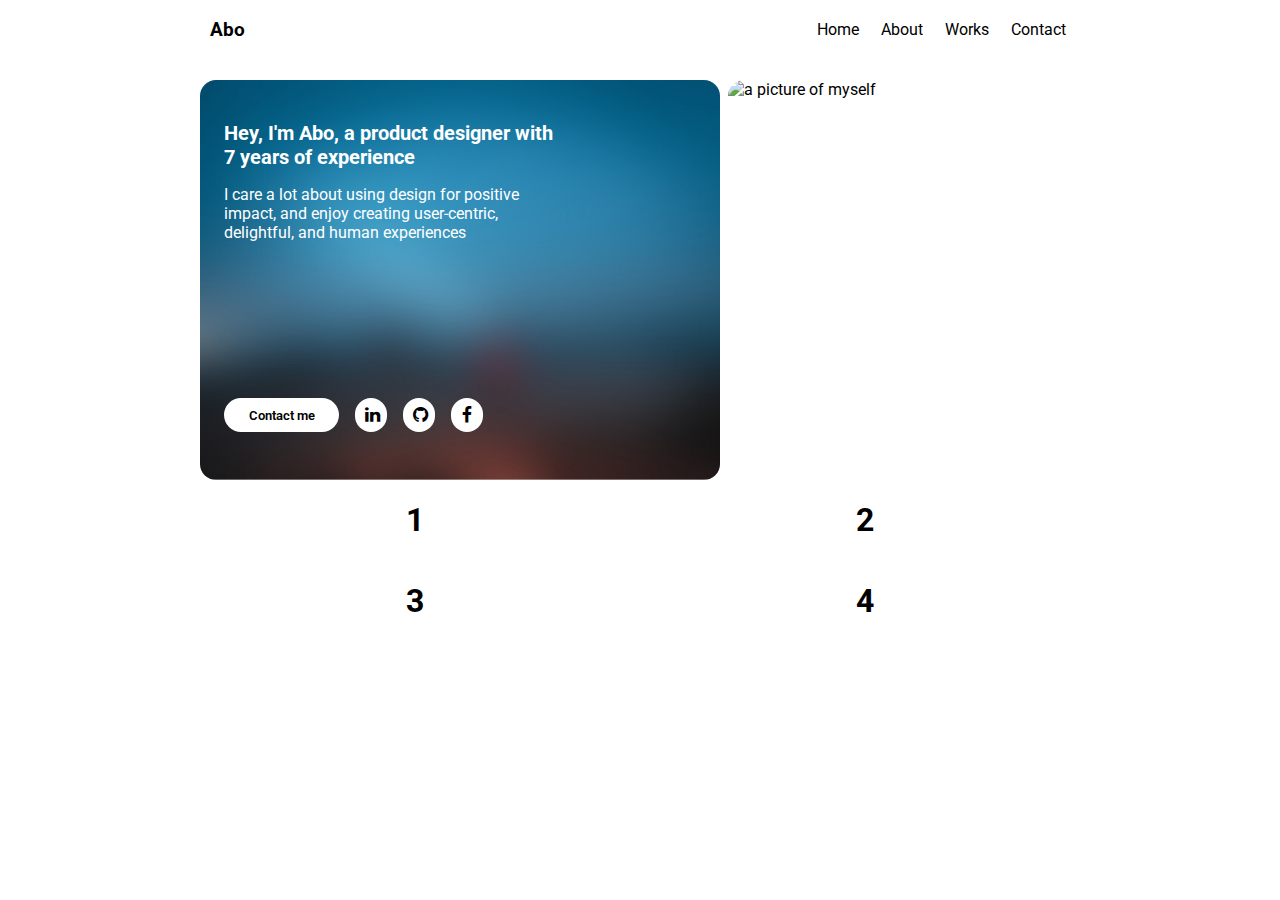
==== main.html @ d3a37c96 "about is finished" ====
<!DOCTYPE html>
<html lang="en">
<head>
    <meta charset="utf-8">
    <meta name="viewport" content="width=device-width, initial-scale=1.0">
    <link rel="stylesheet" href="css/main.css">
    <link rel="preconnect" href="https://fonts.googleapis.com">
    <link rel="preconnect" href="https://fonts.gstatic.com" crossorigin>
    <link href="https://fonts.googleapis.com/css2?family=Roboto&display=swap" rel="stylesheet">
    <link rel="stylesheet" href="https://cdnjs.cloudflare.com/ajax/libs/font-awesome/4.7.0/css/font-awesome.min.css">
    <title>Landing Page</title>
</head>
<body>
    <!-- HEADER START -->
    <header>
        <div class="container">
            <h3>Abo</h3>
            <nav>
                <ul>
                    <li><a href="#">Home</a></li>
                    <li><a href="#">About</a></li>
                    <li><a href="#">Works</a></li>
                    <li><a href="#">Contact</a></li>
                </ul>
            </nav>
        </div>
    </header>
    <!-- HEADER END -->

    <!-- ABOUT START -->
    <section class="about">
        <div class="about__intro">
            <div class="about__intro-content">
                <div>
                    <h2>Hey, I'm Abo, a product designer with 7 years of experience</h2>
                    <p>I care a lot about using design for positive impact, and enjoy creating user-centric, delightful, and human experiences</p>
                </div>
                <div class="about__intro-social_btn">
                    <button type="button" class="contact-btn">Contact me</button>
                    <button class="social_media-btn"><i class="fa fa-linkedin fa-lg" aria-hidden="true"></i>
                    </button>
                    <button class="social_media-btn"><i class="fa fa-github fa-lg" aria-hidden="true"></i></button>
                    <button class="social_media-btn"><i class="fa fa-facebook fa-lg" aria-hidden="true"></i></button>
                </div>
            </div>
        </div>
        <img src="images/about_img.jpg" alt="a picture of myself" loading="lazy"/>
    </section>
    <!-- ABOUT END -->

    <!-- WORKS START -->
    <section class="works">
        <div class="works_card">
            <h1>1</h1>
        </div>
        <div class="works_card">
            <h1>2</h1>
        </div>
        <div class="works_card">
            <h1>3</h1>
        </div>
        <div class="works_card">
            <h1>4</h1>
        </div>
    </section>
    <!-- WORKS END -->

    <!-- CONTACT START -->
    <section class="contact">

    </section>
    <!-- CONTACT END -->
</body>
</html>
---- css/main.css ----
body {
    background-color: white;
    font-family: 'Roboto', sans-serif;
    max-width: 900px;
    margin: 0 auto;
}

:root {
    --def-padding: 0 10px 0 10px;
}

.container {
    /* spacing */
    display: flex;
    justify-content: space-between;
    align-items: center;
    margin: 0 auto;
    padding: var(--def-padding);
}

header {
    /* spacing */
    position: sticky;
    top: 0;
    left: 0;
    right: 0;
    height: 30px;
    padding: var(--def-padding);

    /* styling */
    background-color: white;

}

nav ul {
    /* spacing */
    list-style: none;
    margin: 0;
    padding: 0;
}

nav li {
    /* spacing */
    display: inline-block;
    margin-right: 10px;
}

nav li a {
    /* styling */
    color: black;
    text-decoration: none;

    /* spacing */
    padding: 0.25rem;
    border-radius: 0.5rem;
}

nav li a:hover {
    /* styling */
    background-color: black;
    color: white;
    transition: 0.1s;
}

nav li:last-of-type {
    margin-right: 0;
}

.about {
    /* positioning */
    display: flex;
    align-items: center;
    justify-content: space-between;

    /* spacing */
    height: 400px;
    margin-top: 50px;
    padding: var(--def-padding);
}

.about__intro {
    /* spacing */
    display: flex;
    min-width: calc(60% - 0.5rem);
    height: 100%;
    border-radius: 1rem;
    margin-right: 0.5rem;

    /* styling */
    background-image: url("/images/about_img_blurred.png");
    background-size: cover;
}

.about__intro-content {
    /* spacing */
    padding: 1.5rem;
    display: flex;
    flex-direction: column;
}

.about__intro-content h2, p {
    /* spacing */
    width: 70%;

    /* styling */
    color: white;
}

.about__intro-content h2 {
    /* styling */
    font-size: 1.25em;
}

.about__intro-content p {
    /* styling */
    font-size: 1em;
}

.about__intro-social_btn {
    /* spacing */
    display: grid;
    grid-template-columns: repeat(5, 1fr);
    width: 50%;
    margin-top: auto;
    padding-bottom: 1.5rem;
    gap: 1em;
}

.contact-btn, .social_media-btn {
    /* spacing */
    padding: 0.7em;
    border-radius: 1.5em;
    border: 0;

    /* styling */
    background-color: white;
    color: black;
    font-family: 'Roboto', sans-serif;
    width: 2rem;
}

.contact-btn {
    /* spacing */
    width: 9em;

    /* styling */
    font-size: 0.8rem;
    font-weight: 600;
}

.contact-btn:hover, .social_media-btn:hover {
    /* styling */
    background-color: black;
    color: white;
}

.about img {
    /* spacing */
    min-width: 40%;
    height: 100%;
    border-radius: 1rem;
    object-fit: cover;
}

.works {
    /* spacing */
    display: grid;
    grid-template-columns: 1fr 1fr;
    grid-template-rows: 1fr 1fr;
}

.works_card {
    /* spacing */
    margin: 0 auto;

    /* styling */

    border-radius: 1rem;
}

.contact {

}

@media (300px < width < 800px) {
    .about {
        flex-wrap: wrap;
        height: auto;
    }

    .about__intro {
        width: 100%;
        margin-right: 0;
        margin-bottom: 0.5rem;
    }

    .about img {
        width: 100%;
    }

    .about__intro-social_btn {
        grid-template-columns: auto auto auto auto;
    }

    .works {
        grid-template-columns: 1fr;
        grid-auto-rows: 1fr 1fr 1fr 1fr;
    }
}
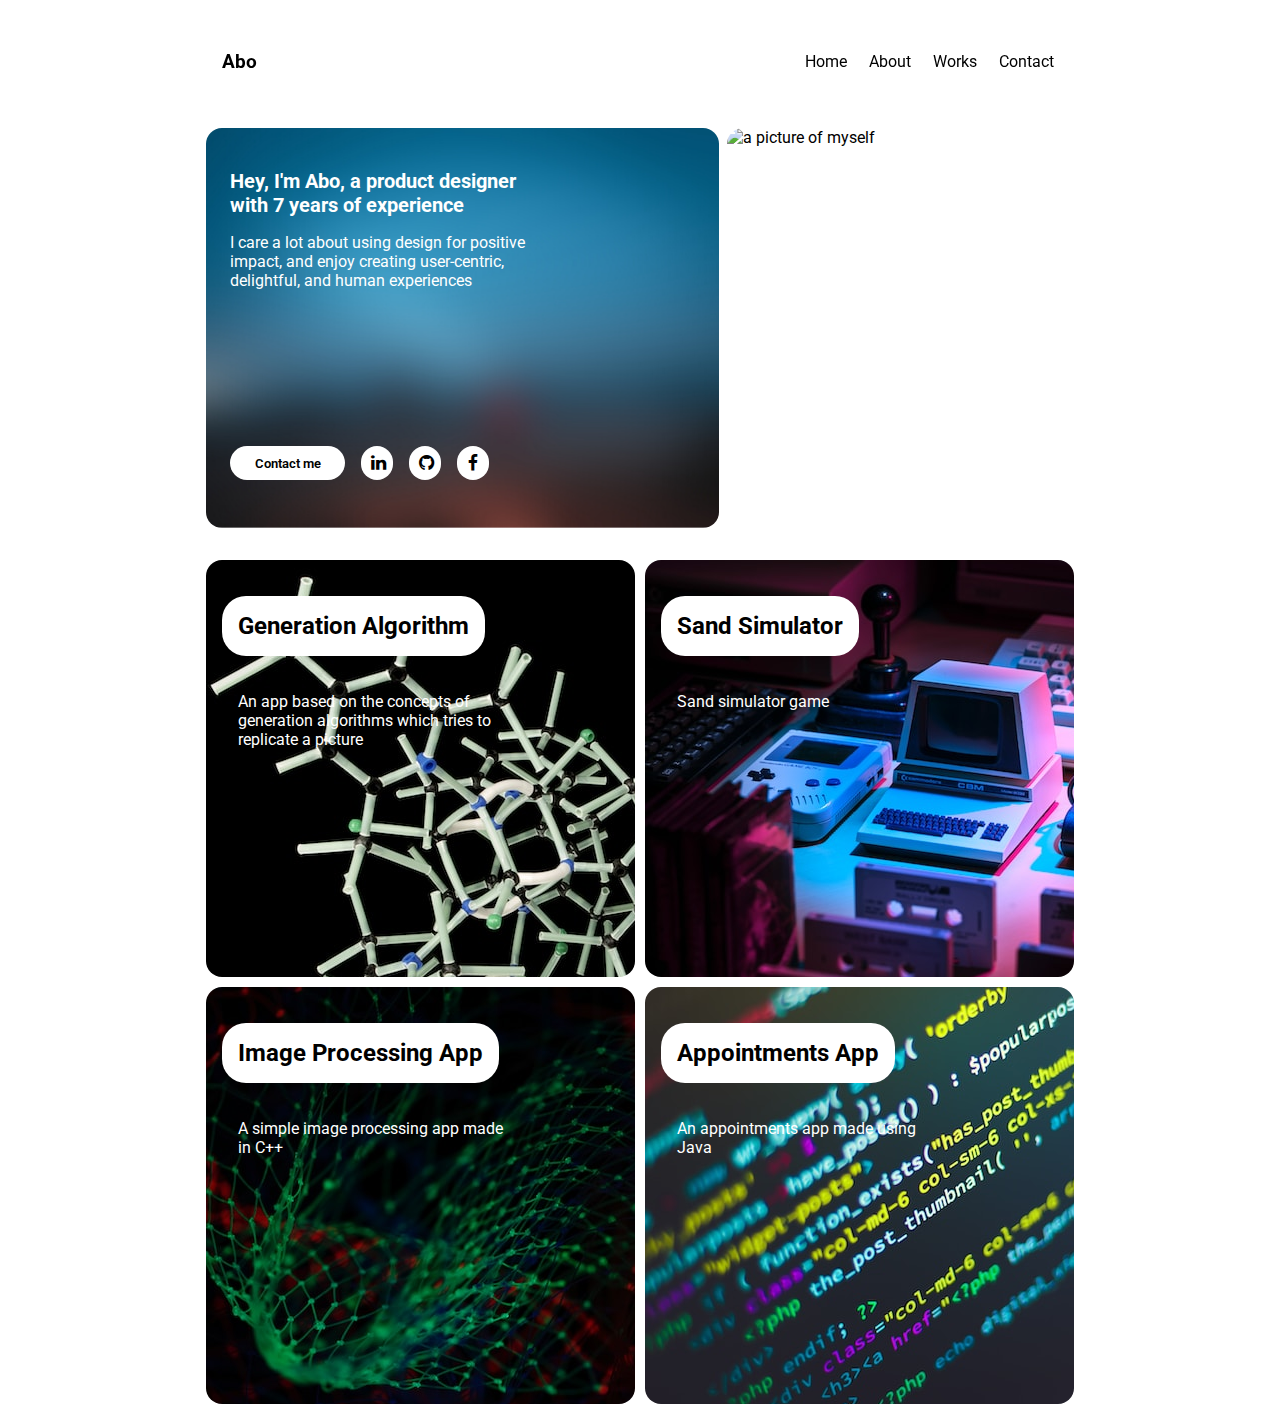
==== commit 5b5935e2: "works partially done" ====
--- a/main.html
+++ b/main.html
@@ -50,17 +50,29 @@
 
     <!-- WORKS START -->
     <section class="works">
-        <div class="works_card">
-            <h1>1</h1>
+        <div class="works_card" style="background-image: url('images/geneticalalgorithm.jpg')">
+            <div class="works_card__about">
+                <h2>Generation Algorithm</h2>
+                <p style="padding: var(--def-padding);">An app based on the concepts of generation algorithms which tries to replicate a picture</p>
+            </div>
         </div>
-        <div class="works_card">
-            <h1>2</h1>
+        <div class="works_card" style="background-image: url('images/sandsimulator.jpg')">
+            <div class="works_card__about">
+                <h2>Sand Simulator</h2>
+                <p style="padding: var(--def-padding);">Sand simulator game</p>
+            </div>
         </div>
-        <div class="works_card">
-            <h1>3</h1>
+        <div class="works_card" style="background-image: url('images/imageprocessing.jpg')">
+            <div class="works_card__about">
+                <h2>Image Processing App</h2>
+                <p style="padding: var(--def-padding);">A simple image processing app made in C++</p>
+            </div>
         </div>
-        <div class="works_card">
-            <h1>4</h1>
+        <div class="works_card" style="background-image: url('images/javaappointments.jpg')">
+            <div class="works_card__about">
+                <h2>Appointments App</h2>
+                <p style="padding: var(--def-padding);">An appointments app made using Java</p>
+            </div>
         </div>
     </section>
     <!-- WORKS END -->
--- a/css/main.css
+++ b/css/main.css
@@ -6,7 +6,7 @@
 }
 
 :root {
-    --def-padding: 0 10px 0 10px;
+    --def-padding: 1rem 1rem 1rem 1rem;
 }
 
 .container {
@@ -167,6 +167,12 @@
     display: grid;
     grid-template-columns: 1fr 1fr;
     grid-template-rows: 1fr 1fr;
+    padding: var(--def-padding);
+    gap: 10px;
+    background-size: 100% 100%;
+
+    /* styling */
+    height: 844px;
 }
 
 .works_card {
@@ -174,8 +180,37 @@
     margin: 0 auto;
 
     /* styling */
-
+    width: 100%;
+    height: 100%;
     border-radius: 1rem;
+}
+
+.works_card__about {
+    padding: var(--def-padding);
+    height: auto;
+}
+
+.works_card__about h2 {
+    /* spacing */
+    padding: var(--def-padding);
+
+    /* styling */
+    background-color: white;
+    border-radius: 1em;
+    width: max-content;
+}
+
+.works_card__about p {
+    /* spacing */
+    padding: var(--def-padding);
+
+    /* styling */
+    border-radius: 1em;
+    color: white;
+}
+
+.works-button {
+    margin: 2rem 2rem 2rem 2rem;
 }
 
 .contact {
@@ -205,5 +240,6 @@
     .works {
         grid-template-columns: 1fr;
         grid-auto-rows: 1fr 1fr 1fr 1fr;
+        height: 1200px;
     }
 }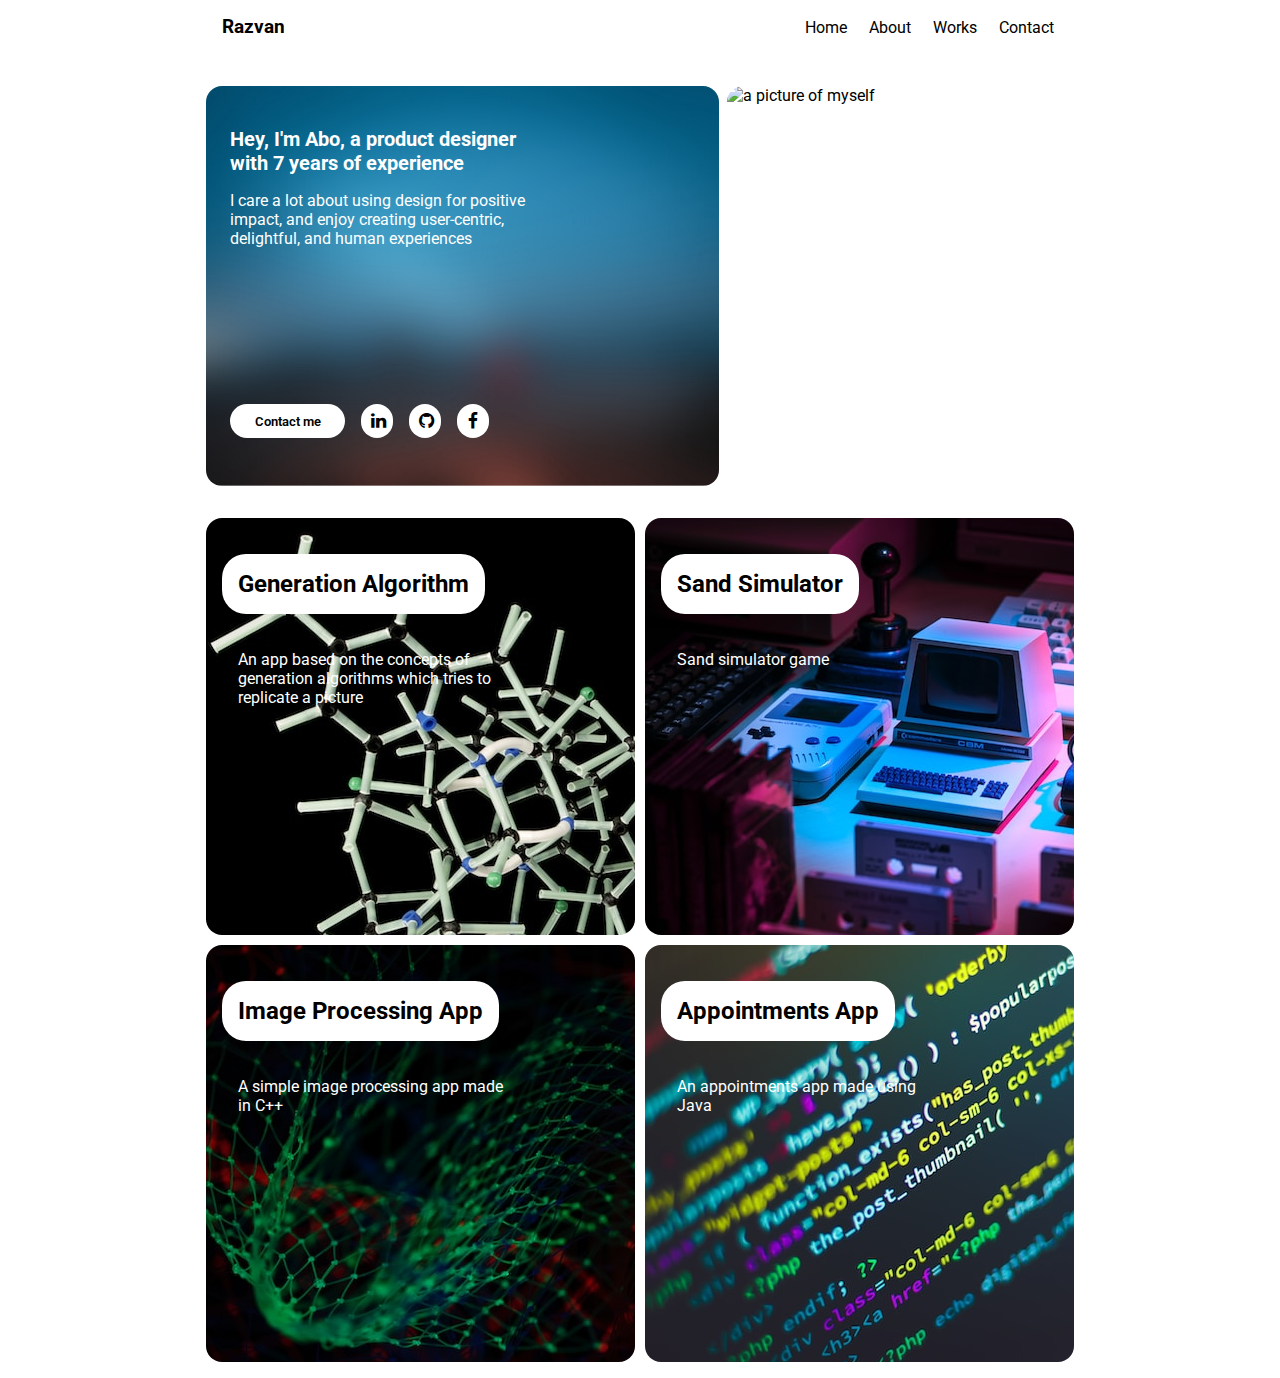
==== commit 2b8828f2: "header fixed" ====
--- a/main.html
+++ b/main.html
@@ -14,7 +14,7 @@
     <!-- HEADER START -->
     <header>
         <div class="container">
-            <h3>Abo</h3>
+            <h3>Razvan</h3>
             <nav>
                 <ul>
                     <li><a href="#">Home</a></li>
--- a/css/main.css
+++ b/css/main.css
@@ -16,6 +16,12 @@
     align-items: center;
     margin: 0 auto;
     padding: var(--def-padding);
+    padding-bottom: 0;
+    padding-top: 0;
+}
+
+header h3 {
+    margin: 0;
 }
 
 header {
@@ -24,7 +30,7 @@
     top: 0;
     left: 0;
     right: 0;
-    height: 30px;
+    height: max-content;
     padding: var(--def-padding);
 
     /* styling */
@@ -52,7 +58,7 @@
 
     /* spacing */
     padding: 0.25rem;
-    border-radius: 0.5rem;
+    border-radius: 1rem;
 }
 
 nav li a:hover {
@@ -74,7 +80,7 @@
 
     /* spacing */
     height: 400px;
-    margin-top: 50px;
+    margin-top: 1rem;
     padding: var(--def-padding);
 }
 
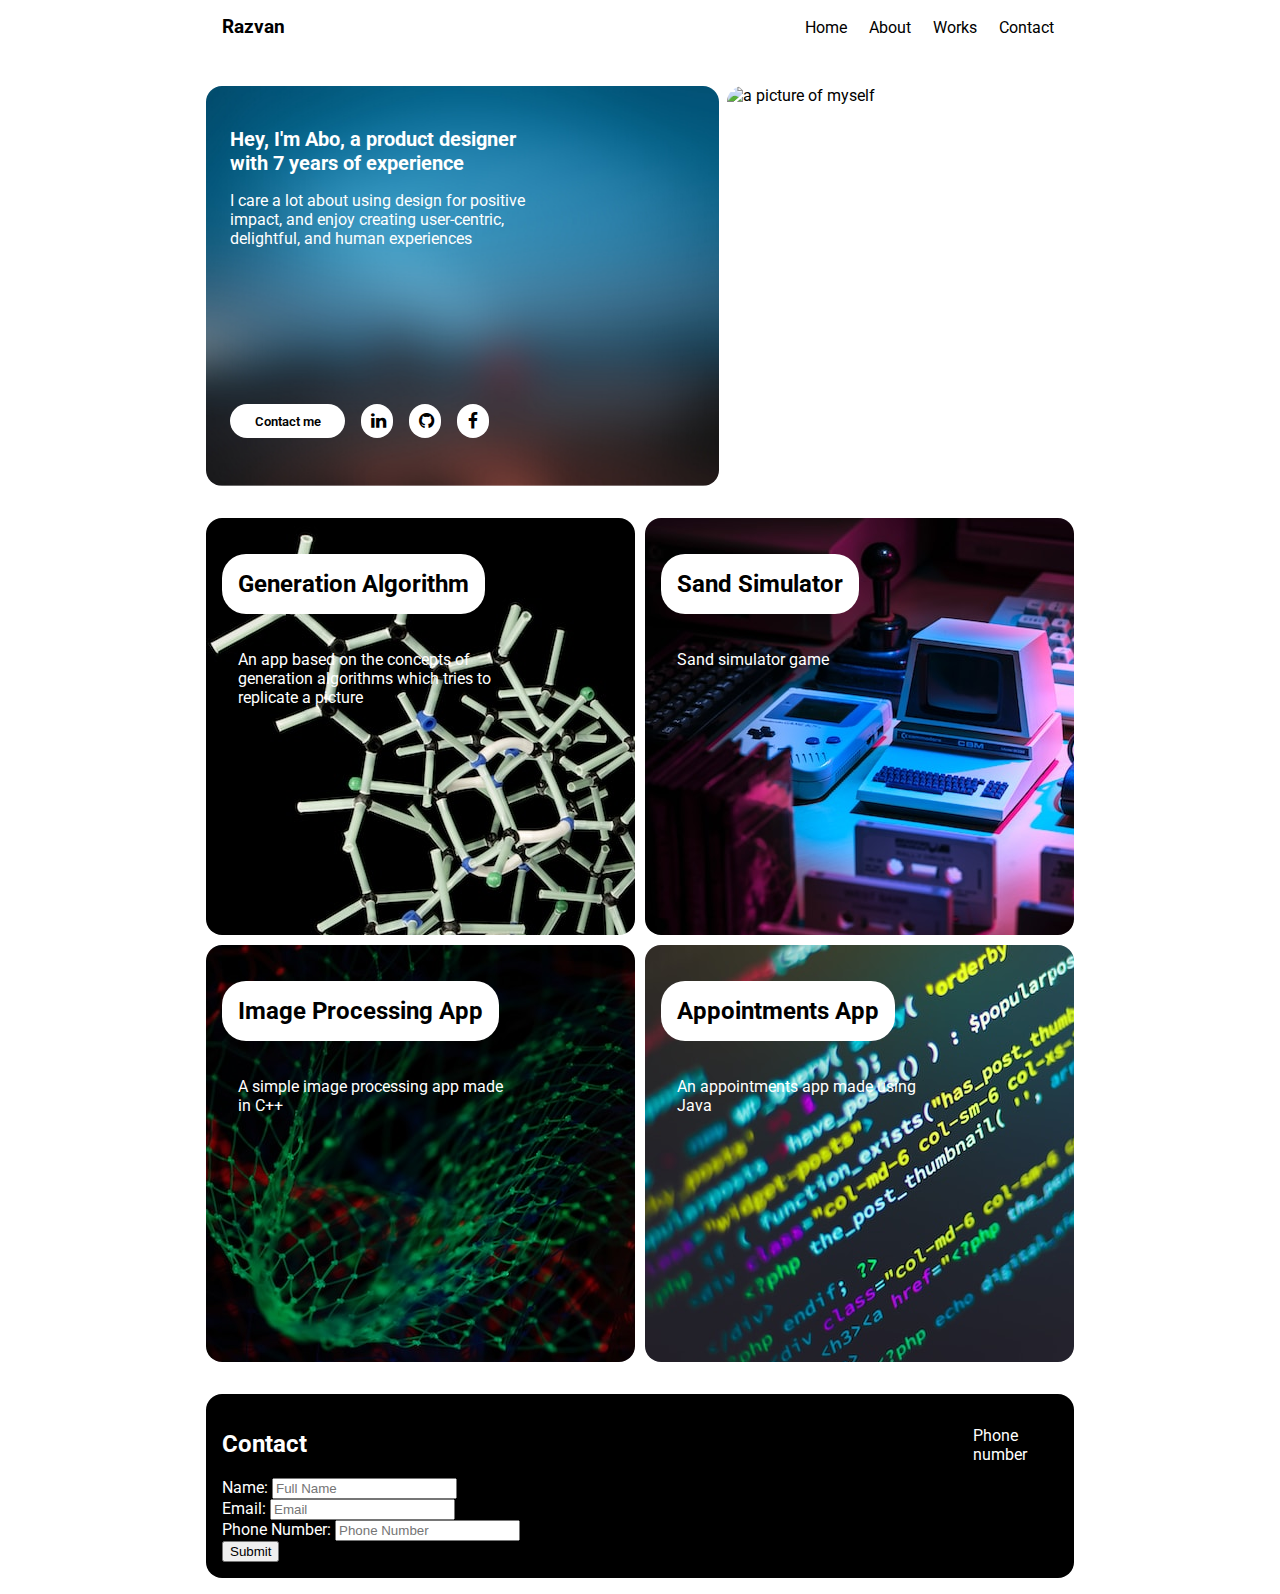
==== commit 1ea0125d: "work almost done" ====
--- a/main.html
+++ b/main.html
@@ -79,7 +79,15 @@
 
     <!-- CONTACT START -->
     <section class="contact">
-
+        <form action="" method="" class="contact-form"><h2>Contact</h2>
+            Name: <input name="name" type="text" placeholder="Full Name"/> <br />
+            Email: <input name="email" type="email" placeholder="Email"/> <br />
+            Phone Number: <input name="phone" type="tel" placeholder="Phone Number"/> <br />
+            <input type="submit" value="Submit" />
+        </form>
+        <div class="contact-box">
+            <p>Phone number</p>
+        </div>
     </section>
     <!-- CONTACT END -->
 </body>
--- a/css/main.css
+++ b/css/main.css
@@ -8,6 +8,8 @@
 :root {
     --def-padding: 1rem 1rem 1rem 1rem;
 }
+
+/* HEADER */
 
 .container {
     /* spacing */
@@ -71,6 +73,8 @@
 nav li:last-of-type {
     margin-right: 0;
 }
+
+/* ABOUT */
 
 .about {
     /* positioning */
@@ -168,6 +172,8 @@
     object-fit: cover;
 }
 
+/* WORKS */
+
 .works {
     /* spacing */
     display: grid;
@@ -219,9 +225,35 @@
     margin: 2rem 2rem 2rem 2rem;
 }
 
+/* CONTACT */
+
 .contact {
-
-}
+    /* spacing */
+    display: flex;
+    margin: var(--def-padding);
+
+    /* styling */
+    background-color: black;
+    border-radius: 1rem;
+}
+
+.contact-form {
+    /* spacing */
+    padding: var(--def-padding);
+    gap: 10px;
+    width: 100%;
+
+    /* styling */
+    color: white;
+}
+
+.contact-box {
+    /* spacing */
+    margin-left: auto;
+    padding: var(--def-padding);
+}
+
+/* RESPONSIVENESS */
 
 @media (300px < width < 800px) {
     .about {
@@ -248,4 +280,13 @@
         grid-auto-rows: 1fr 1fr 1fr 1fr;
         height: 1200px;
     }
+
+    .contact {
+        flex-wrap: wrap;
+    }
+
+    .contact-box {
+        margin-right: auto;
+        margin-left: 0;
+    }
 }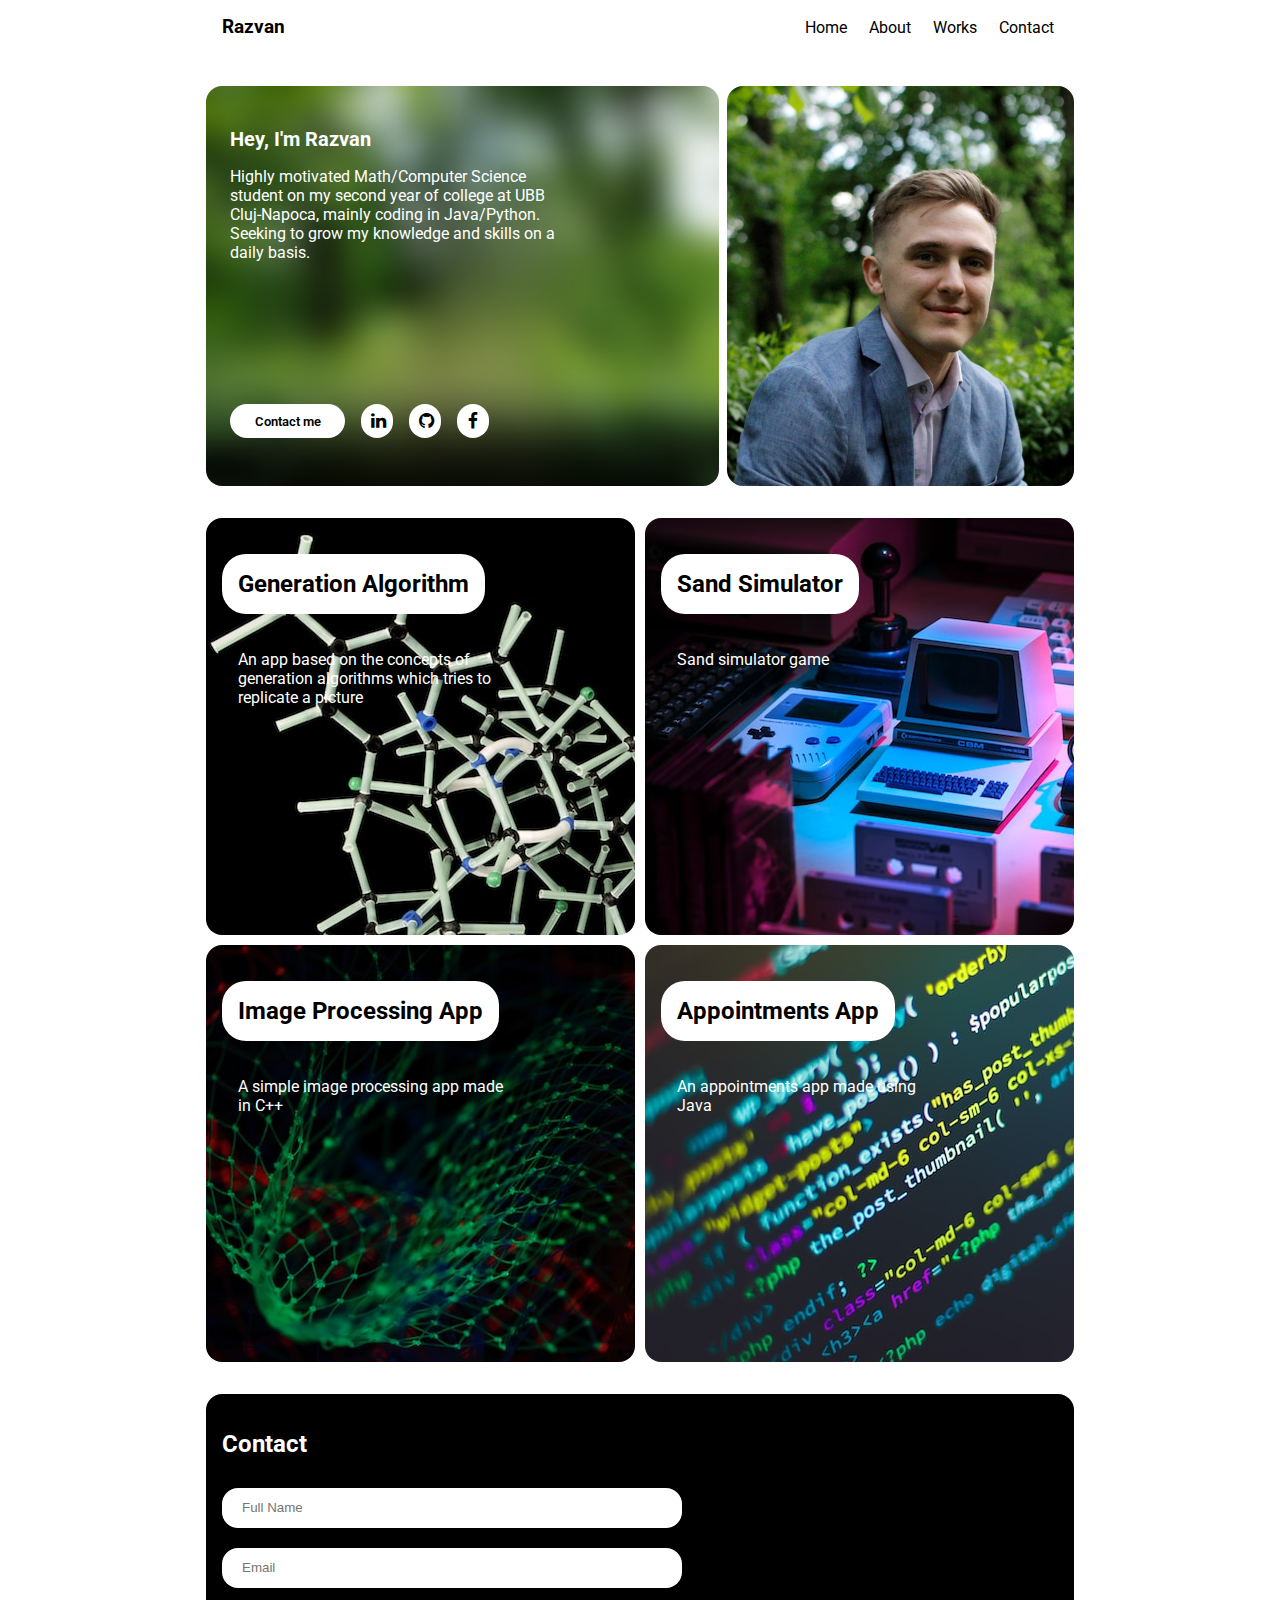
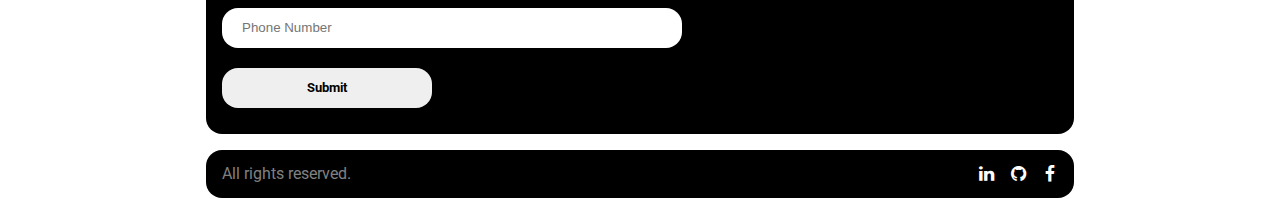
==== commit dfb77a1c: "contact and footer done" ====
--- a/main.html
+++ b/main.html
@@ -10,17 +10,17 @@
     <link rel="stylesheet" href="https://cdnjs.cloudflare.com/ajax/libs/font-awesome/4.7.0/css/font-awesome.min.css">
     <title>Landing Page</title>
 </head>
-<body>
+<body id="start">
     <!-- HEADER START -->
-    <header>
+    <header id="header">
         <div class="container">
             <h3>Razvan</h3>
             <nav>
                 <ul>
-                    <li><a href="#">Home</a></li>
-                    <li><a href="#">About</a></li>
-                    <li><a href="#">Works</a></li>
-                    <li><a href="#">Contact</a></li>
+                    <li><a href="#start">Home</a></li>
+                    <li><a href="#about">About</a></li>
+                    <li><a href="#works">Works</a></li>
+                    <li><a href="#contact">Contact</a></li>
                 </ul>
             </nav>
         </div>
@@ -28,12 +28,12 @@
     <!-- HEADER END -->
 
     <!-- ABOUT START -->
-    <section class="about">
+    <section class="about" id="about">
         <div class="about__intro">
             <div class="about__intro-content">
                 <div>
-                    <h2>Hey, I'm Abo, a product designer with 7 years of experience</h2>
-                    <p>I care a lot about using design for positive impact, and enjoy creating user-centric, delightful, and human experiences</p>
+                    <h2>Hey, I'm Razvan</h2>
+                    <p>Highly motivated Math/Computer Science student on my second year of college at UBB Cluj-Napoca, mainly coding in Java/Python. Seeking to grow my knowledge and skills on a daily basis.</p>
                 </div>
                 <div class="about__intro-social_btn">
                     <button type="button" class="contact-btn">Contact me</button>
@@ -44,12 +44,12 @@
                 </div>
             </div>
         </div>
-        <img src="images/about_img.jpg" alt="a picture of myself" loading="lazy"/>
+        <img src="images/formal_photo_of_me2.jpg" alt="a picture of myself" loading="lazy"/>
     </section>
     <!-- ABOUT END -->
 
     <!-- WORKS START -->
-    <section class="works">
+    <section class="works" id="works">
         <div class="works_card" style="background-image: url('images/geneticalalgorithm.jpg')">
             <div class="works_card__about">
                 <h2>Generation Algorithm</h2>
@@ -78,17 +78,29 @@
     <!-- WORKS END -->
 
     <!-- CONTACT START -->
-    <section class="contact">
+    <section class="contact" id="contact">
         <form action="" method="" class="contact-form"><h2>Contact</h2>
-            Name: <input name="name" type="text" placeholder="Full Name"/> <br />
-            Email: <input name="email" type="email" placeholder="Email"/> <br />
-            Phone Number: <input name="phone" type="tel" placeholder="Phone Number"/> <br />
-            <input type="submit" value="Submit" />
+            <input name="name" type="text" placeholder="Full Name" class="contact-form__input"/> <br />
+            <input name="email" type="email" placeholder="Email" class="contact-form__input"/> <br />
+            <input name="phone" type="tel" placeholder="Phone Number" class="contact-form__input"/> <br />
+            <input type="submit" value="Submit" class="contact-form__submit"/>
         </form>
-        <div class="contact-box">
-            <p>Phone number</p>
-        </div>
+        <iframe
+                src="https://www.google.com/maps/embed?pb=!1m18!1m12!1m3!1d2733.0021873285364!2d23.59562507679883!3d46.76485334572362!2m3!1f0!2f0!3f0!3m2!1i1024!2i768!4f13.1!3m3!1m2!1s0x47490c23f16099c7%3A0x56e1b6e8127b2106!2sBitStone!5e0!3m2!1sro!2sro!4v1689940943119!5m2!1sro!2sro"
+                width="100%" style="border:0; border-radius: 1rem; min-height: 300px"
+                allowfullscreen="" loading="lazy" referrerpolicy="no-referrer-when-downgrade"></iframe>
     </section>
     <!-- CONTACT END -->
+
+    <!-- FOOTER START -->
+    <footer>
+        <div class="footer-container">
+            <p class="footer-rights">All rights reserved.</p>
+            <button class="social_media-btn" style="margin-left: auto"><i class="fa fa-linkedin fa-lg" aria-hidden="true"></i></button>
+            <button class="social_media-btn"><i class="fa fa-github fa-lg" aria-hidden="true"></i></button>
+            <button class="social_media-btn" style="margin-right: 0.5rem"><i class="fa fa-facebook fa-lg" aria-hidden="true"></i></button>
+        </div>
+    </footer>
+    <!-- FOOTER END -->
 </body>
 </html>--- a/css/main.css
+++ b/css/main.css
@@ -3,6 +3,7 @@
     font-family: 'Roboto', sans-serif;
     max-width: 900px;
     margin: 0 auto;
+    scroll-behavior: smooth;
 }
 
 :root {
@@ -97,7 +98,7 @@
     margin-right: 0.5rem;
 
     /* styling */
-    background-image: url("/images/about_img_blurred.png");
+    background-image: url("/images/formal_photo_of_me2_blurred.png");
     background-size: cover;
 }
 
@@ -241,7 +242,7 @@
     /* spacing */
     padding: var(--def-padding);
     gap: 10px;
-    width: 100%;
+    width: max-content;
 
     /* styling */
     color: white;
@@ -249,8 +250,70 @@
 
 .contact-box {
     /* spacing */
-    margin-left: auto;
-    padding: var(--def-padding);
+    padding: var(--def-padding);
+    margin-right: auto;
+}
+
+.contact-form__input {
+    /* spacing */
+    height: 2.5rem;
+    width: clamp(120px, 50vw, 420px);
+    padding: 0 1.25rem;
+    margin: 0.625rem auto;
+
+    /* styling */
+    transition: all 250ms;
+    border: 0;
+    border-radius: 1rem;
+}
+
+.contact-form__submit {
+    /* spacing */
+    height: 2.5rem;
+    width: clamp(60px, 25vw, 210px);
+    padding: 0 1.25rem;
+    margin: 0.625rem auto;
+
+    /* styling */
+    transition: all 250ms;
+    border: 0;
+    border-radius: 1rem;
+    font-family: 'Roboto', sans-serif;
+    font-weight: bolder;
+}
+
+/* FOOTER */
+
+footer {
+    /* styling */
+    border-radius: 1rem;
+    background-color: black;
+
+    /* spacing */
+    height: 3rem;
+    margin: var(--def-padding);
+    margin-bottom: 0;
+}
+
+.footer-rights {
+    color: gray;
+    padding: var(--def-padding);
+}
+
+.footer-container {
+    display: flex;
+    align-items: center;
+    height: 3rem;
+}
+
+footer .social_media-btn {
+    background-color: black;
+    color: white;
+}
+
+footer .social_media-btn:hover {
+    background-color: white;
+    color: black;
 }
 
 /* RESPONSIVENESS */
@@ -283,10 +346,13 @@
 
     .contact {
         flex-wrap: wrap;
+        height: max-content;
     }
 
     .contact-box {
-        margin-right: auto;
-        margin-left: 0;
+    }
+
+    .contact-form__input {
+        width: clamp(200px, 35vw, 420px);
     }
 }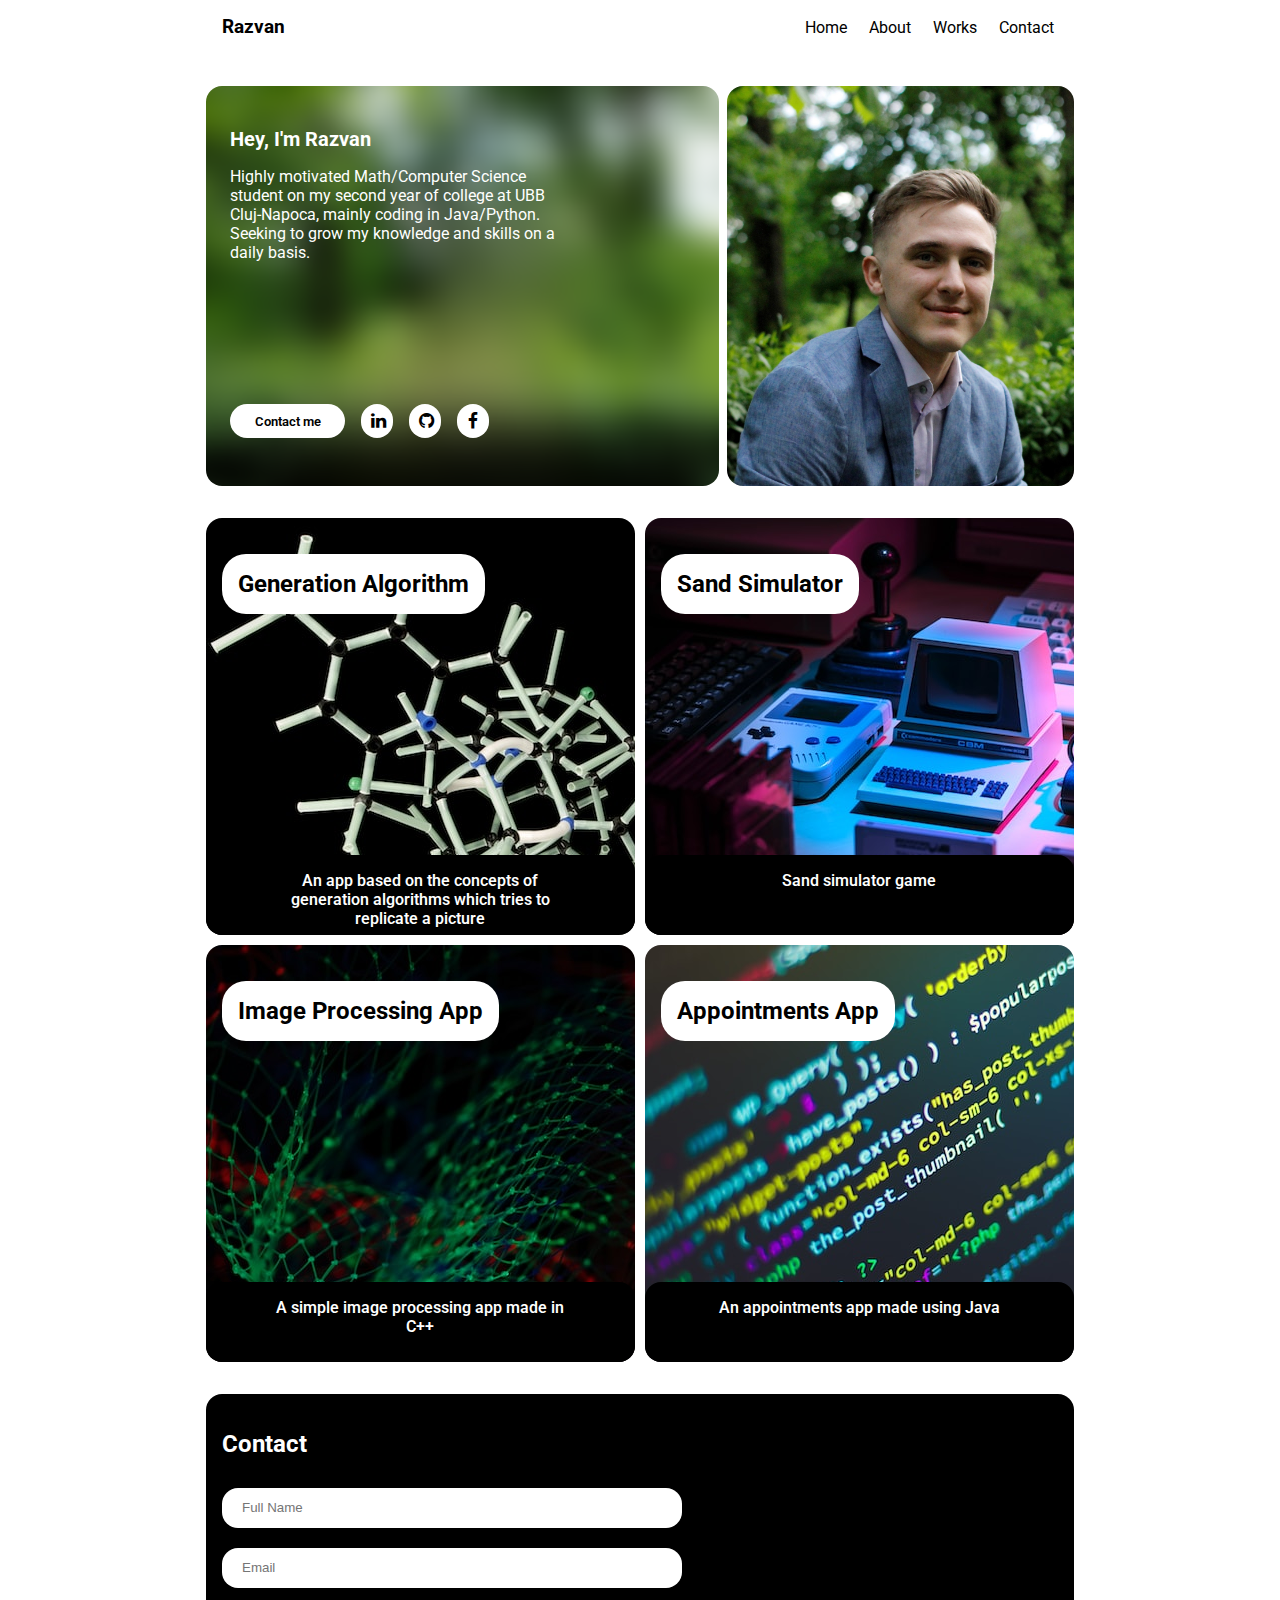
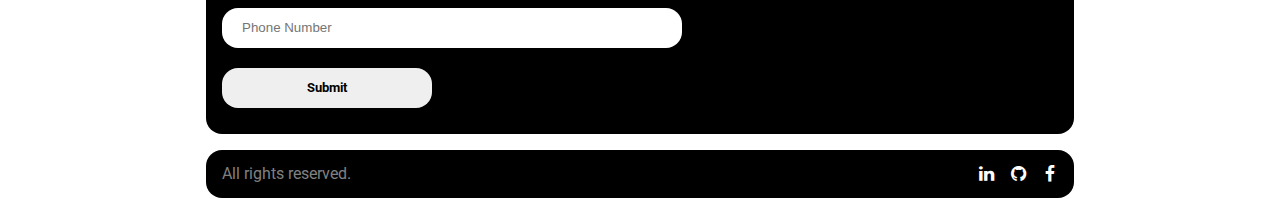
==== commit 221abd00: "fixed work cards" ====
--- a/main.html
+++ b/main.html
@@ -36,11 +36,11 @@
                     <p>Highly motivated Math/Computer Science student on my second year of college at UBB Cluj-Napoca, mainly coding in Java/Python. Seeking to grow my knowledge and skills on a daily basis.</p>
                 </div>
                 <div class="about__intro-social_btn">
-                    <button type="button" class="contact-btn">Contact me</button>
-                    <button class="social_media-btn"><i class="fa fa-linkedin fa-lg" aria-hidden="true"></i>
+                    <button type="button" class="contact-btn" title="Contact me">Contact me</button>
+                    <button class="social_media-btn" title="linkedin"><i class="fa fa-linkedin fa-lg" aria-hidden="true"></i>
                     </button>
-                    <button class="social_media-btn"><i class="fa fa-github fa-lg" aria-hidden="true"></i></button>
-                    <button class="social_media-btn"><i class="fa fa-facebook fa-lg" aria-hidden="true"></i></button>
+                    <button class="social_media-btn" title="github"><i class="fa fa-github fa-lg" aria-hidden="true"></i></button>
+                    <button class="social_media-btn" title="facebook"><i class="fa fa-facebook fa-lg" aria-hidden="true"></i></button>
                 </div>
             </div>
         </div>
@@ -53,24 +53,32 @@
         <div class="works_card" style="background-image: url('images/geneticalalgorithm.jpg')">
             <div class="works_card__about">
                 <h2>Generation Algorithm</h2>
+            </div>
+            <div class="works__description-container">
                 <p style="padding: var(--def-padding);">An app based on the concepts of generation algorithms which tries to replicate a picture</p>
             </div>
         </div>
         <div class="works_card" style="background-image: url('images/sandsimulator.jpg')">
             <div class="works_card__about">
                 <h2>Sand Simulator</h2>
+            </div>
+            <div class="works__description-container">
                 <p style="padding: var(--def-padding);">Sand simulator game</p>
             </div>
         </div>
         <div class="works_card" style="background-image: url('images/imageprocessing.jpg')">
             <div class="works_card__about">
                 <h2>Image Processing App</h2>
+            </div>
+            <div class="works__description-container">
                 <p style="padding: var(--def-padding);">A simple image processing app made in C++</p>
             </div>
         </div>
         <div class="works_card" style="background-image: url('images/javaappointments.jpg')">
             <div class="works_card__about">
                 <h2>Appointments App</h2>
+            </div>
+            <div class="works__description-container">
                 <p style="padding: var(--def-padding);">An appointments app made using Java</p>
             </div>
         </div>
@@ -86,6 +94,7 @@
             <input type="submit" value="Submit" class="contact-form__submit"/>
         </form>
         <iframe
+                title="google maps, map for my workplace"
                 src="https://www.google.com/maps/embed?pb=!1m18!1m12!1m3!1d2733.0021873285364!2d23.59562507679883!3d46.76485334572362!2m3!1f0!2f0!3f0!3m2!1i1024!2i768!4f13.1!3m3!1m2!1s0x47490c23f16099c7%3A0x56e1b6e8127b2106!2sBitStone!5e0!3m2!1sro!2sro!4v1689940943119!5m2!1sro!2sro"
                 width="100%" style="border:0; border-radius: 1rem; min-height: 300px"
                 allowfullscreen="" loading="lazy" referrerpolicy="no-referrer-when-downgrade"></iframe>
@@ -96,9 +105,9 @@
     <footer>
         <div class="footer-container">
             <p class="footer-rights">All rights reserved.</p>
-            <button class="social_media-btn" style="margin-left: auto"><i class="fa fa-linkedin fa-lg" aria-hidden="true"></i></button>
-            <button class="social_media-btn"><i class="fa fa-github fa-lg" aria-hidden="true"></i></button>
-            <button class="social_media-btn" style="margin-right: 0.5rem"><i class="fa fa-facebook fa-lg" aria-hidden="true"></i></button>
+            <button class="social_media-btn" title="linkedin" style="margin-left: auto"><i class="fa fa-linkedin fa-lg" aria-hidden="true"></i></button>
+            <button class="social_media-btn" title="github"><i class="fa fa-github fa-lg" aria-hidden="true"></i></button>
+            <button class="social_media-btn" title="facebook" style="margin-right: 0.5rem"><i class="fa fa-facebook fa-lg" aria-hidden="true"></i></button>
         </div>
     </footer>
     <!-- FOOTER END -->
--- a/css/main.css
+++ b/css/main.css
@@ -3,6 +3,9 @@
     font-family: 'Roboto', sans-serif;
     max-width: 900px;
     margin: 0 auto;
+}
+
+html {
     scroll-behavior: smooth;
 }
 
@@ -191,6 +194,8 @@
 .works_card {
     /* spacing */
     margin: 0 auto;
+    display: flex;
+    flex-wrap: wrap;
 
     /* styling */
     width: 100%;
@@ -224,6 +229,23 @@
 
 .works-button {
     margin: 2rem 2rem 2rem 2rem;
+}
+
+.works__description-container {
+    /* styling */
+    background-color: black;
+    border-radius: 1rem;
+
+    /* spacing */
+    margin-top: auto;
+    width: 100%;
+    height: 5rem;
+}
+
+.works__description-container p {
+    margin: 0 auto;
+    text-align: center;
+    font-weight: 550;
 }
 
 /* CONTACT */
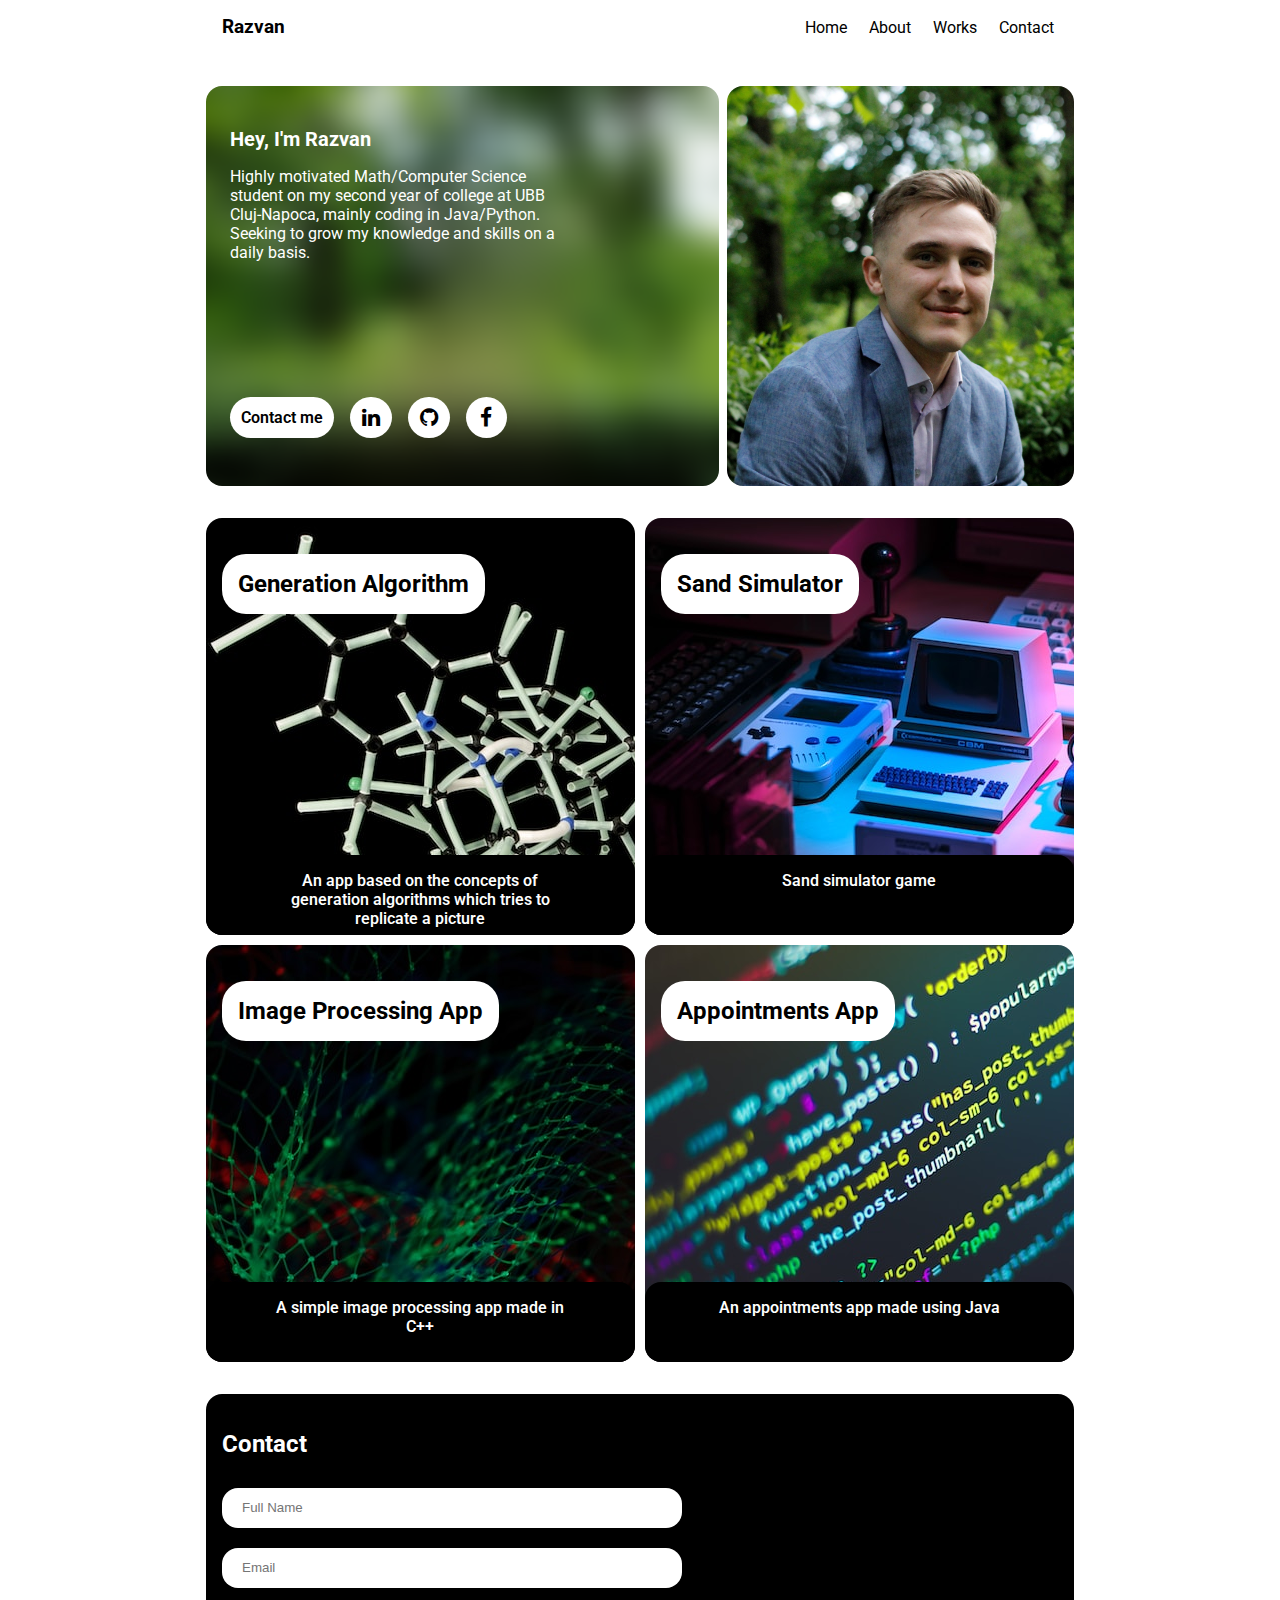
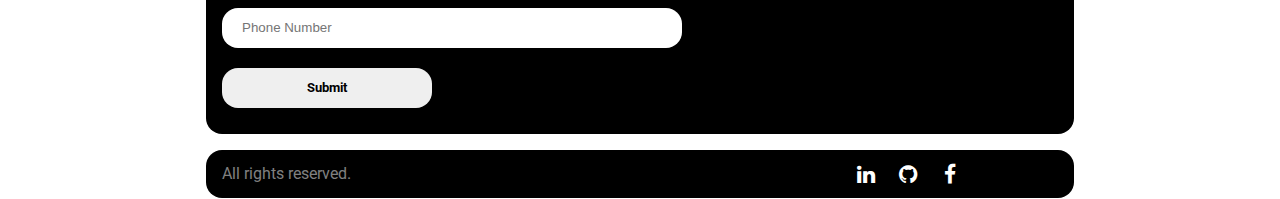
==== commit 4e597ae1: "fixed buttons" ====
--- a/main.html
+++ b/main.html
@@ -36,11 +36,11 @@
                     <p>Highly motivated Math/Computer Science student on my second year of college at UBB Cluj-Napoca, mainly coding in Java/Python. Seeking to grow my knowledge and skills on a daily basis.</p>
                 </div>
                 <div class="about__intro-social_btn">
-                    <button type="button" class="contact-btn" title="Contact me">Contact me</button>
-                    <button class="social_media-btn" title="linkedin"><i class="fa fa-linkedin fa-lg" aria-hidden="true"></i>
-                    </button>
-                    <button class="social_media-btn" title="github"><i class="fa fa-github fa-lg" aria-hidden="true"></i></button>
-                    <button class="social_media-btn" title="facebook"><i class="fa fa-facebook fa-lg" aria-hidden="true"></i></button>
+                    <a href="tel: 0724-360-096" class="contact-btn" title="Contact me">Contact me</a>
+                    <a href="https://www.linkedin.com/in/muresan-razvan-142127200/" class="social_media-btn" title="linkedin"><i class="fa fa-linkedin fa-lg" aria-hidden="true"></i>
+                    </a>
+                    <a href="https://github.com/MuresanRazv" class="social_media-btn" title="github"><i class="fa fa-github fa-lg" aria-hidden="true"></i></a>
+                    <a href="" class="social_media-btn" title="facebook"><i class="fa fa-facebook fa-lg" aria-hidden="true"></i></a>
                 </div>
             </div>
         </div>
@@ -105,9 +105,10 @@
     <footer>
         <div class="footer-container">
             <p class="footer-rights">All rights reserved.</p>
-            <button class="social_media-btn" title="linkedin" style="margin-left: auto"><i class="fa fa-linkedin fa-lg" aria-hidden="true"></i></button>
-            <button class="social_media-btn" title="github"><i class="fa fa-github fa-lg" aria-hidden="true"></i></button>
-            <button class="social_media-btn" title="facebook" style="margin-right: 0.5rem"><i class="fa fa-facebook fa-lg" aria-hidden="true"></i></button>
+            <a href="https://www.linkedin.com/in/muresan-razvan-142127200/" class="social_media-btn" title="linkedin"><i class="fa fa-linkedin fa-lg" aria-hidden="true"></i>
+            </a>
+            <a href="https://github.com/MuresanRazv" class="social_media-btn" title="github"><i class="fa fa-github fa-lg" aria-hidden="true"></i></a>
+            <a href="" class="social_media-btn" title="facebook"><i class="fa fa-facebook fa-lg" aria-hidden="true"></i></a>
         </div>
     </footer>
     <!-- FOOTER END -->
--- a/css/main.css
+++ b/css/main.css
@@ -150,16 +150,19 @@
     background-color: white;
     color: black;
     font-family: 'Roboto', sans-serif;
-    width: 2rem;
+    width: 1.2rem;
+    text-align: center;
 }
 
 .contact-btn {
     /* spacing */
-    width: 9em;
-
-    /* styling */
-    font-size: 0.8rem;
+    width: max-content;
+    padding: 0.7em;
+
+    /* styling */
+    font-size: 1rem;
     font-weight: 600;
+    text-decoration: none;
 }
 
 .contact-btn:hover, .social_media-btn:hover {
